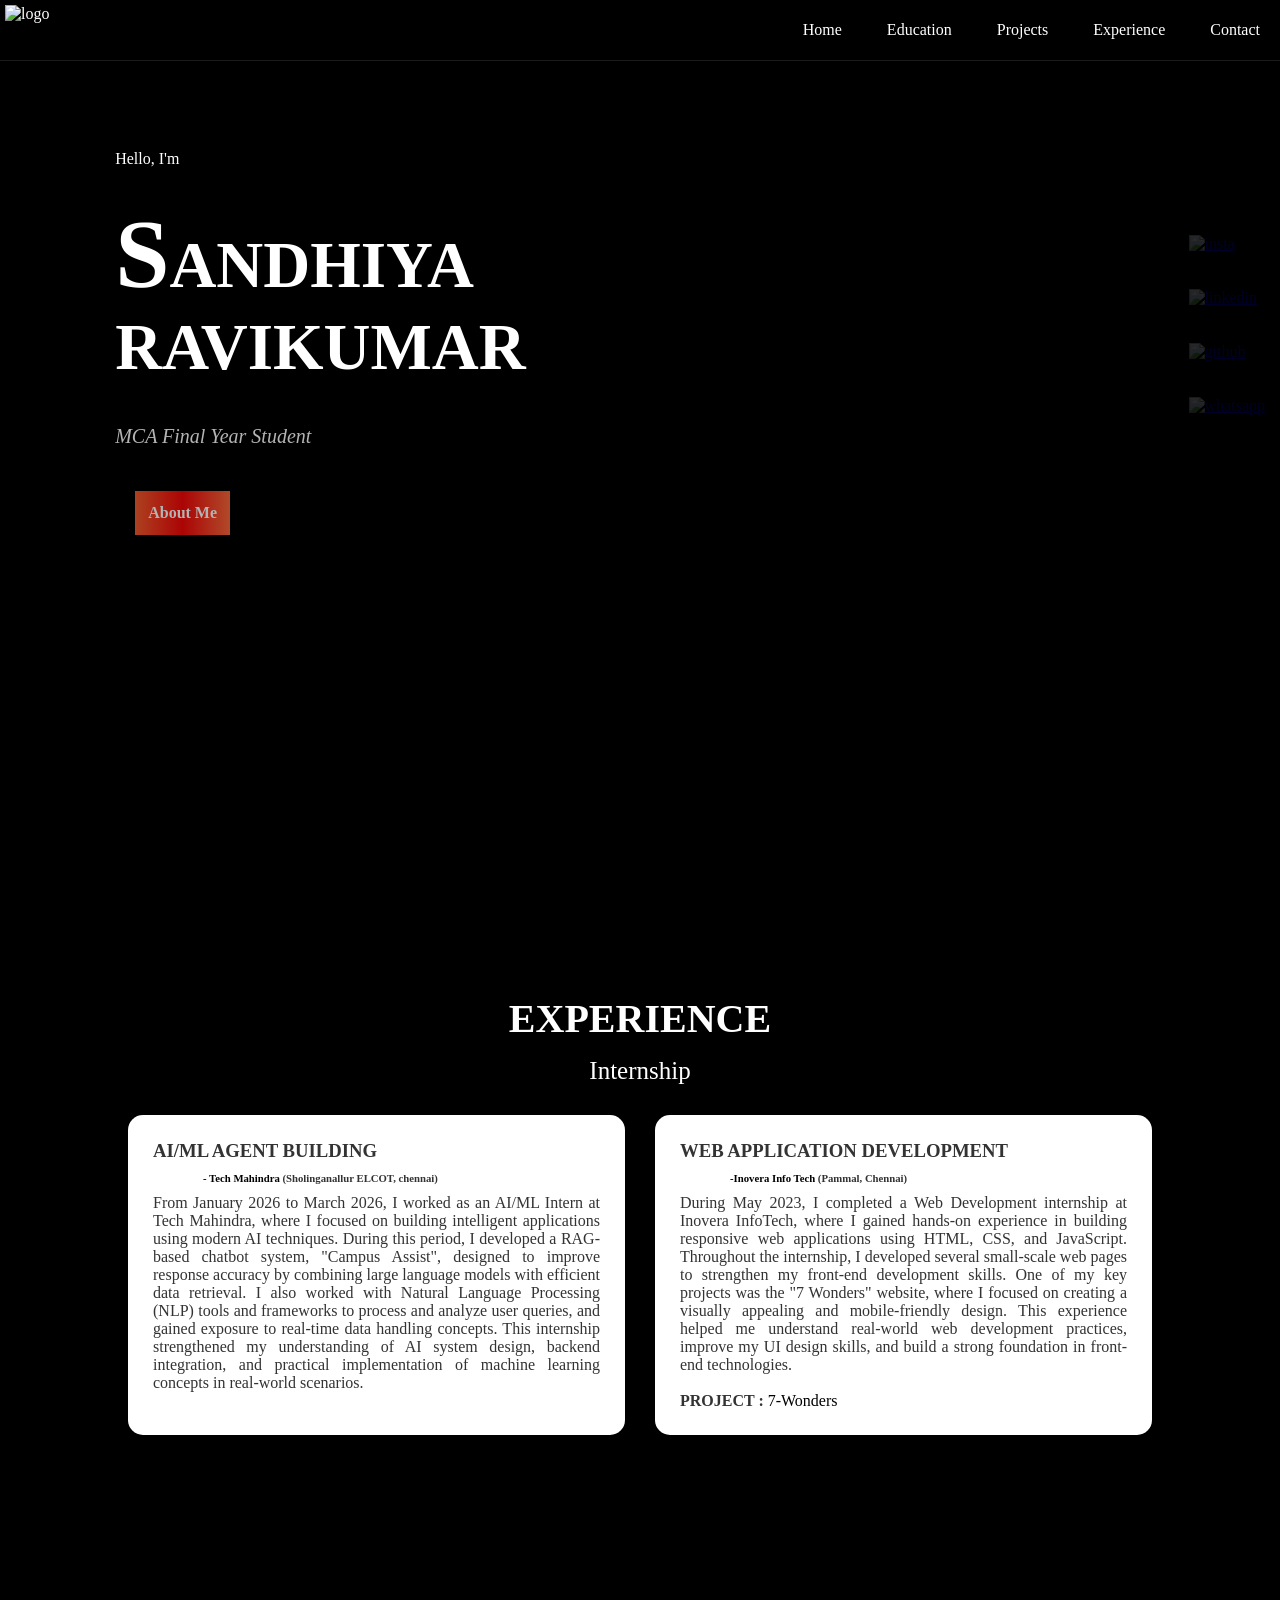
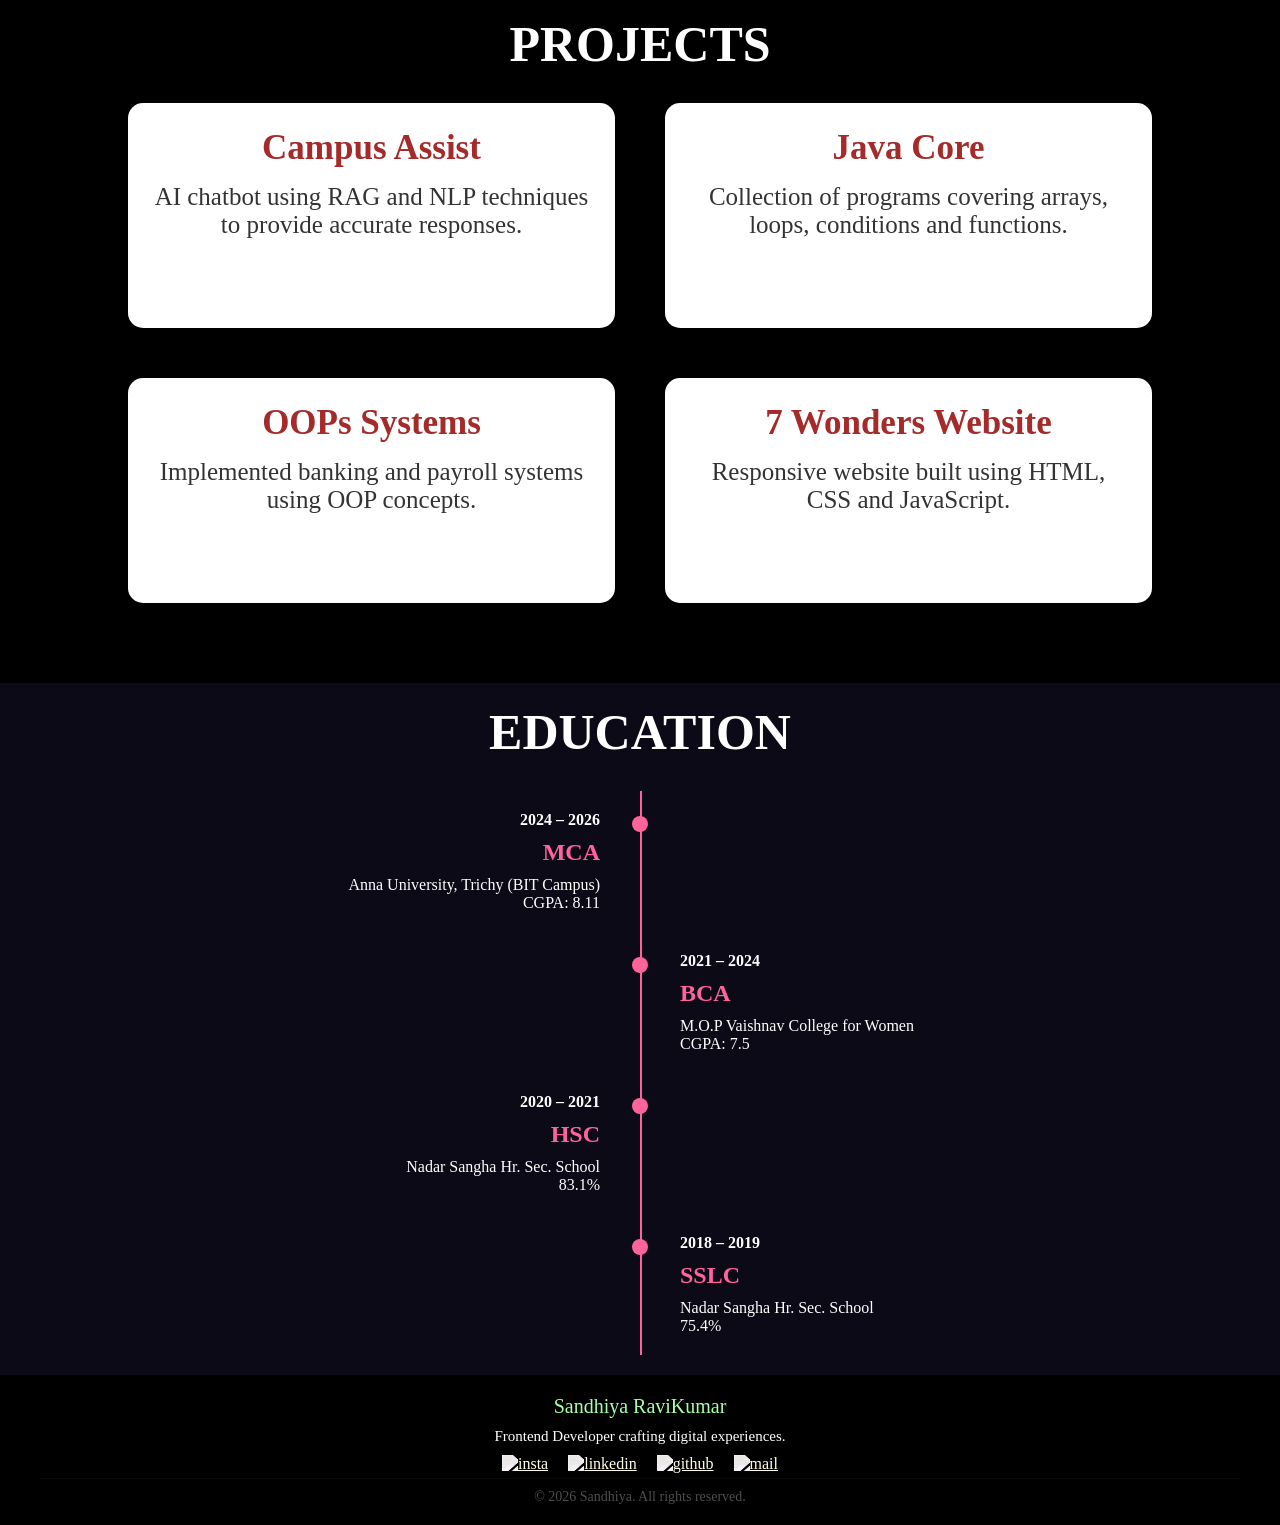
==== index.html @ 499386d5 "Rename home.html to index.html" ====
<!DOCTYPE html>
<html lang="en">

<head>
    <meta charset="UTF-8">
    <meta name="viewport" content="width=device-width, initial-scale=1.0">
    <title>Sandhiya | Portfolio</title>
    <link rel="stylesheet" href="style.css">
    <link rel="shortcut icon" href="images/LogoC.jpeg" type="image/x-icon">
</head>

<body>

    <section class="hero">
        <header>
            <img id="logo" src="images/Logo.jpeg" alt="logo" height="90px">
            <nav id="Navi">
                <ul class="nav-links">
                    <a href="#AboutH">Home</a>
                    <a href="#Education">Education</a>
                    <a href="#Projects">Projects</a>
                    <a href="#Experiance">Experience</a>
                    <a href="#footer">Contact</a>
                </ul>
            </nav>
        </header>
        <div id="AboutH">
            <p class="greeting">Hello, I'm</p>
            <h1 id="NameH">SANDHIYA RAVIKUMAR</h1>
            <p id="DisH">MCA Final Year Student <br> <br>
                <button id="AboutMe"> <a href="#" onclick="openAbout()">About Me</a></button>
        </div>
        <div id="aboutPopup" class="popup">
            <div class="popup-content">
                <span class="close" onclick="closeAbout()">&times;</span>
                <h2>About Me <a id="resume" href="resume.pdf" class="btn btn-primary" download>
                        Download CV
                    </a> </h2>

                <p>
                    I'm Sandhiya Ravikumar Currently pursuing my Master of Computer Applications (MCA) in Anna
                    University Trichy, I have developed a solid foundation in
                    programming, data structures, and modern web technologies. During my internship, I worked on
                    building AI-powered chatbot systems that improved response accuracy
                    and handled real-time data efficiently.Apart from AI/ML, I enjoy working on Java development and
                    creating responsive web applications with
                    clean and user-friendly interfaces.I continuously explore new technologies and focus on writing
                    efficient, maintainable code.
                </p>
                <p>
                    I am currently seeking opportunities where I can contribute my skills, learn from real-world
                    projects,
                    and grow as a software developer.

                </p>
                <img id="skillL" src="images/SkillL.png" alt="skills" height="380px">

            </div>
        </div>
        <div id="contact">
            <a id="insta" href="https://instagram.com/_philo_._phile_" target="_blank"><img src="images/InsL.png"
                    alt="insta" height="37px"></a><br><br><br>
            <a id="linkedin" href="https://linkedin.com/in/sandhiya-kr" target="_blank"><img src="images/LinkL.jpeg"
                    alt="linkedin" height="39px"></a><br><br><br>
            <a id="github" href="https://github.com/sandhiya334" target="_blank"><img src="images/GitL.jpeg"
                    alt="github" height="40px"></a><br><br><br>
            <a id="mailto" href="mailto:sandhiyakr334@gmail.com"><img src="images/mail.jpeg" alt="whatsapp"
                    height="33px"></a>
        </div>



    </section>
    <section id="Experiance">
        <h2 style="font-size: 40px;padding-top: 15px;text-align: center;">EXPERIENCE</h2>
        <p style="font-size: 25px;margin-top: 15px; text-align: center;">Internship</p>
        <div class="intern-container">
            <div class="intern" id="techm">
                <h3 style="padding-bottom: 10px;">AI/ML AGENT BUILDING</h5>
                    <h6> <a style="text-decoration: none;color: black; padding-left: 50px;"
                            href="https://www.techmahindra.com/" target="_blank">- Tech Mahindra</a> (Sholinganallur
                        ELCOT, chennai)</h6>
                    <p style="text-align: justify; padding-top: 10px;">
                        From January 2026 to March 2026, I worked as an AI/ML Intern at Tech Mahindra,
                        where I focused on building intelligent applications using modern AI techniques.
                        During this period, I developed a RAG-based chatbot system, "Campus Assist",
                        designed to improve response accuracy by combining large language models with efficient data
                        retrieval.
                        I also worked with Natural Language Processing (NLP) tools and frameworks to process and analyze
                        user
                        queries,
                        and gained exposure to real-time data handling concepts.
                        This internship strengthened my understanding of AI system design, backend integration, and
                        practical
                        implementation of machine learning concepts in real-world scenarios.
                    </p>
            </div>
            <div class="intern" id="ino">
                <h3 style="padding-bottom: 10px;">WEB APPLICATION DEVELOPMENT</h5>
                    <h6><a style="text-decoration: none;color: black; padding-left: 50px;"
                            href="https://www.inoverainfotech.com/" target="_blank">-Inovera Info Tech</a> (Pammal,
                        Chennai)</h6>
                    <p style="text-align: justify; padding-top: 10px;">
                        During May 2023, I completed a Web Development internship at Inovera InfoTech,
                        where I gained hands-on experience in building responsive web applications using HTML, CSS, and
                        JavaScript.
                        Throughout the internship, I developed several small-scale web pages to strengthen my front-end
                        development skills.
                        One of my key projects was the "7 Wonders" website, where I focused on creating a visually
                        appealing
                        and
                        mobile-friendly design.
                        This experience helped me understand real-world web development practices, improve my UI design
                        skills,
                        and build a strong foundation in front-end technologies.
                    </p><br>
                    <p> <b> PROJECT : </b><a style="text-decoration: none;color: black;"
                            href="https://sandhiya334.github.io/7-Wonders/"> 7-Wonders</a> </p>
            </div>
        </div>

    </section>

    <section id="Projects">
        <h2 style="font-size: 50px;padding-top: 20px; text-align: center;">PROJECTS</h2>

        <div class="project-container">

            <!-- Campus Assist -->
            <a class="project" id="CA" href="CA.html">
                <h5>Campus Assist</h5>
                <p>AI chatbot using RAG and NLP techniques to provide accurate responses.</p>
            </a>
            </a>

            <!-- Java Core -->
            <a class="project" id="CORE" href="java-core.html">
                <h5>Java Core </h5>
                <p>Collection of programs covering arrays, loops, conditions and functions.</p>
            </a>

            <!-- OOP -->
            <a class="project" id="OOP" href="Oops.html">
                <h5>OOPs Systems</h5>
                <p>Implemented banking and payroll systems using OOP concepts.</p>
            </a>

            <!-- 7 Wonders -->
            <a class="project" id="WON" href="Wonder.html">
                <h5>7 Wonders Website</h5>
                <p>Responsive website built using HTML, CSS and JavaScript.</p>
            </a>

        </div>

    </section>
    <section id="Education">
        <h2 style="font-size: 50px;padding-bottom: 30px; text-align: center;">EDUCATION</h2>

        <div class="timeline">

            <div class="edu-item left">
                <h4>2024 – 2026</h4>
                <h5>MCA</h5>
                <p>Anna University, Trichy (BIT Campus)</p>
                <span>CGPA: 8.11</span>
            </div>

            <div class="edu-item right">
                <h4>2021 – 2024</h4>
                <h5>BCA</h5>
                <p>M.O.P Vaishnav College for Women</p>
                <span>CGPA: 7.5</span>
            </div>

            <div class="edu-item left">
                <h4>2020 – 2021</h4>
                <h5>HSC</h5>
                <p>Nadar Sangha Hr. Sec. School</p>
                <span>83.1%</span>
            </div>

            <div class="edu-item right">
                <h4>2018 – 2019</h4>
                <h5>SSLC</h5>
                <p>Nadar Sangha Hr. Sec. School</p>
                <span>75.4%</span>
            </div>

        </div>

 </section>
        <!-- Footer -->
        <footer class="footer" id="footer">
            <div class="container">
                <div class="footer-content">
                    <div class="footer-logo">
                        <a style="text-decoration: none; color: rgb(167, 255, 167); font-size: 20px;"
                            href="#AboutH">Sandhiya RaviKumar</a>
                        <p style="font-size: 15px; margin-top: 10px; margin-bottom: 10px;">Frontend Developer crafting
                            digital experiences.</p>

                        <div style="margin-bottom: 5px;" class="social-links">
                            <a href="https://instagram.com/_philo_._phile_" target="_blank"><img src="images/InsL.png"
                                    alt="insta"></a>
                            <a href="https://linkedin.com/in/sandhiya-kr" target="_blank"><img src="images/LinkL.jpeg"
                                    alt="linkedin"></a>
                            <a href="https://github.com/sandhiya334" target="_blank"><img src="images/GitL.jpeg"
                                    alt="github"></a>
                            <a href="mailto:sandhiyakr334@gmail.com"><img src="images/mail.jpeg" alt="mail"></a>
                        </div>
                    </div>
                </div>
                <div class="footer-bottom">
                    <p>&copy; 2026 Sandhiya. All rights reserved.</p>
                </div>
            </div>
        </footer>
   
    <script>
        function openAbout() {
            document.getElementById("aboutPopup").style.display = "block";
        }

        function closeAbout() {
            document.getElementById("aboutPopup").style.display = "none";
        }
    </script>
</body>

</html>
---- style.css ----
* {
    box-sizing: border-box;
    margin: 0;
    padding: 0;
}

html {
    scroll-behavior: smooth;
    overflow-x: hidden;
    /* Side scroll-ah thadukka */
}

body {
    background-color: #000;
    /* Main black background */
    color: #fff;
}

/* --- 2. Sticky Header Fix --- */
header {
    position: fixed;
    top: 0;
    left: 0;
    width: 100%;
    background-color: rgba(0, 0, 0, 0.9);
    /* Translucent black */
    backdrop-filter: blur(10px);
    display: flex;
    justify-content: space-between;
    align-items: center;
    padding: 5px;
    z-index: 1000;
    border-bottom: 1px solid rgba(255, 255, 255, 0.1);
}

#logo {
    height: 50px;
    transition: 0.3s;
}

.nav-links {
    display: flex;
    list-style: none;
    gap: 15px;
}

.nav-links a {
    color: #fff;
    text-decoration: none;
    font-size: 16px;
    padding: 8px 15px;
    transition: 0.3s;
}

.nav-links a:hover {
    background: rgba(255, 255, 255, 0.1);
    border-radius: 10px;
    color: #ff639c;
}

.hero {
    height: 100vh;
    background: url("images/homeBG.jpeg") no-repeat center center/cover;
    color: white;
    margin: 0px;
}


body::selection {
    color: rgb(6, 11, 79);
    background-color: rgb(158, 132, 238);
}

body {
    background-color: rgb(0, 0, 0);

}

.greeting {
    margin-top: 50px;
    color: white;
}

#AboutH h1 {
    margin-top: 10px;
}

#AboutH p {
    margin-bottom: 30px;
}

#AboutH {
    float: left;
    margin-left: 9%;
    margin-right: 50%;
    margin-top: 100px;
}

#NameH {
    font-size: 65px;
}

#NameH::first-letter {
    font-size: 1.5em;
}

#DisH {
    font-style: italic;
    font-size: 20px;
    margin-top: 40px;
    opacity: 70%;
}

#AboutMe {
    background: linear-gradient(to right, rgb(246, 93, 46), rgb(244, 7, 7), rgb(252, 105, 60));
    border: none;
    padding: 13px;
    font-family: cursive;
    font-size: 16px;
    font-weight: bold;
    cursor: pointer;
    transition: 2.5s;
    margin: 20px;
}

#AboutMe a {
    text-decoration: none;
    color: white;
}

#AboutMe:hover {
    background: linear-gradient(to right, rgb(100, 133, 240), rgb(7, 27, 244), rgb(60, 105, 252));

}

#contact {
    float: right;
    margin-top: -350px;
    opacity: 40%;
    transition: 1.5s;
    cursor: pointer;
    margin-right: 15px;
}

#insta,
#linkedin,
#github,
#mailto {
    opacity: 40%;
}

#insta:hover,
#linkedin:hover,
#github:hover,
#mailto:hover {
    opacity: 1010%;
}

/* POPUP BACKGROUND */
.popup {
    display: none;
    position: fixed;
    width: 100%;
    height: 100%;
    background: rgba(0, 0, 0, 0.8);
    top: 0;
    left: 0;
}

/* POPUP BOX */
.popup-content {
    background: rgba(255, 255, 255, 0.8);
    width: 65%;
    height: 70%;
    padding: 40px;
    padding-top: 20px;
    margin: 8% auto;
    position: relative;
    color: black;
    font-family: cursive;
    border-radius: 1.5em;
}

.popup-content p {
    float: left;
    margin-right: 40%;
    padding-top: 20px;
    text-align: justify;
}

/* CLOSE BUTTON */
.close {
    position: absolute;
    right: 20px;
    top: 10px;
    font-size: 35px;
    cursor: pointer;
    font-family: fantasy;
}

.close:hover {
    color: rgb(197, 4, 4);
    font-size: 33px;
}

#resume {
    margin-left: 50px;
    padding: 8px;
    text-decoration: none;
    color: rgb(178, 230, 206);
    background-color: rgba(46, 36, 82);
    border-radius: 15px;
}

#skillL {
    float: right;
    margin-top: -380px;
    margin-right: -15px;
}

#Experiance,
#Projects {
    padding: 80px 10%;
    background-color: #000;
}

.intern-container {
    display: grid;
    grid-template-columns: repeat(auto-fit, minmax(300px, 1fr));
    gap: 30px;
    margin-top: 30px;
}

.project-container {
    text-align: center;
    font-size: 25px;
    display: grid;
    grid-template-columns: repeat(auto-fit, minmax(400px, 1fr));
    gap: 50px;
    height: 500px;
    margin-top: 30px;
}

.project-container h5 {
    font-size: 35px;
    color: brown;
    padding-bottom: 15px;
}

.intern,
.project {
    background: #fff;
    color: #333;
    padding: 25px;
    border-radius: 15px;
    transition: 0.4s;
}

.intern:hover {
    transform: translateY(-10px);
    background: #c7f7de;
}

/* Project Hover Backgrounds */
.project {
    position: relative;
    overflow: hidden;
    text-decoration: none;
}

.project:hover h5,
.project:hover p {
    opacity: 0;
}

/* overlay color */
#CORE:hover {
    background-image: url(images/javaBG.jpg);
    background-size: cover;        /* 🔥 important */
    background-position: center;   /* 🔥 important */
    background-repeat: no-repeat;
    transition: 1.5s;
}

#WON:hover{
    background: url(images/WonderBG.jpg);
    background-size: cover;        /* 🔥 important */
    background-position: center;   /* 🔥 important */
    background-repeat: no-repeat;
    transition: 2.5s;
}
#OOP:hover{
    background: url(images/oopsBG.jpeg);
    background-size: cover;        /* 🔥 important */
    background-position: center;   /* 🔥 important */
    background-repeat: no-repeat;
    transition: 1.5s;

}
#OOP::after{
    color: black;
    left:60px;
}
#WON::after{
    color: black;
}
#CA:hover{
    background: url(images/botBG.jpg);
    background-size: cover;        /* 🔥 important */
    background-position: center;   /* 🔥 important */
    background-repeat: no-repeat;
    transition: 2.5s;
}

#CORE::after{
    color: white;
}


/* number */
.project::after {
    position: absolute;
    font-size: 100px;
    font-weight: bold;
    top: 50%;
    color: white;
    transform: translateY(-50%);
    display: none;
}
/* numbers */
.project:nth-child(1)::after { content: "01"; }
.project:nth-child(2)::after { content: "02"; }
.project:nth-child(3)::after { content: "03"; }
.project:nth-child(4)::after { content: "04"; }

/* alternate positions */
.project:nth-child(odd)::after {
    left: 60px;
    color: black;
}

.project:nth-child(even)::after {
    left: 20px;
    color: #000;
    
}

/* show on hover */
.project:hover::after {
    display: block;
}

/* --- 5. Education (Fixing the Visibility) --- */
#Education {
    padding: 20px 10%;
    background-color: #1f1a3766;
    /* Dark gray to make text readable */
    color: #fff;
}

.timeline {
    position: relative;
    max-width: 800px;
    margin: auto;
}

.timeline::before {
    content: "";
    position: absolute;
    left: 50%;
    width: 2px;
    height: 100%;
    background: #ff639c;
}

.edu-item {
    width: 50%;
    padding: 20px 40px;
    position: relative;
}

.edu-item.left {
    text-align: right;
    left: 0;
}

.edu-item.right {
    text-align: left;
    left: 50%;
}

.edu-item h5 {
    color: #ff639c;
    font-size: 24px;
    margin: 10px 0;
}

.edu-item::before {
    content: "";
    position: absolute;
    top: 25px;
    width: 16px;
    height: 16px;
    background: #ff639c;
    border-radius: 50%;
    z-index: 1;
}

.edu-item.left::before {
    right: -8px;
}

.edu-item.right::before {
    left: -8px;
}

/* --- 6. Full Width Footer Fix --- */
.footer {
    background-color: #000000;
    /* Dark greenish-black */
    color: #fff;
    width: 100vw;
    margin-left: calc(-50vw + 50%);
    /* Centers full width element */
    padding: 20px ;
    text-align: center;
    
}
#footH{
    text-decoration: none;

}
.footer .container {
    max-width: 1200px;
    margin: 0 auto;
}

.social-links {
    display: flex;
    gap: 20px;
    justify-content: center;
    margin-bottom: 30px;
}

.social-links a img {
    height: 35px;
    filter: brightness(.1) invert(1);
    /* Makes icons white */
    transition: 0.3s;
}

.social-links a:hover img {
    transform: scale(1.2);
    filter: none;
}

.footer-bottom {
    border-top: 1px solid rgba(255, 255, 255, 0.1);
    padding-top: 10px;
    margin-bottom: 0px;
    font-size: 14px;
    opacity: 0.3;
}

/* --- Mobile Responsive --- */
@media (max-width: 768px) {
    #NameH {
        font-size: 40px;
    }

    .timeline::before {
        left: 20px;
    }

    .edu-item {
        width: 100%;
        left: 0 !important;
        text-align: left !important;
        padding-left: 45px;
    }

    .edu-item::before {
        left: 12px !important;
    }

    header {
        flex-direction: column;
        padding: 15px;
    }

    .nav-links {
        margin-top: 10px;
    }
}
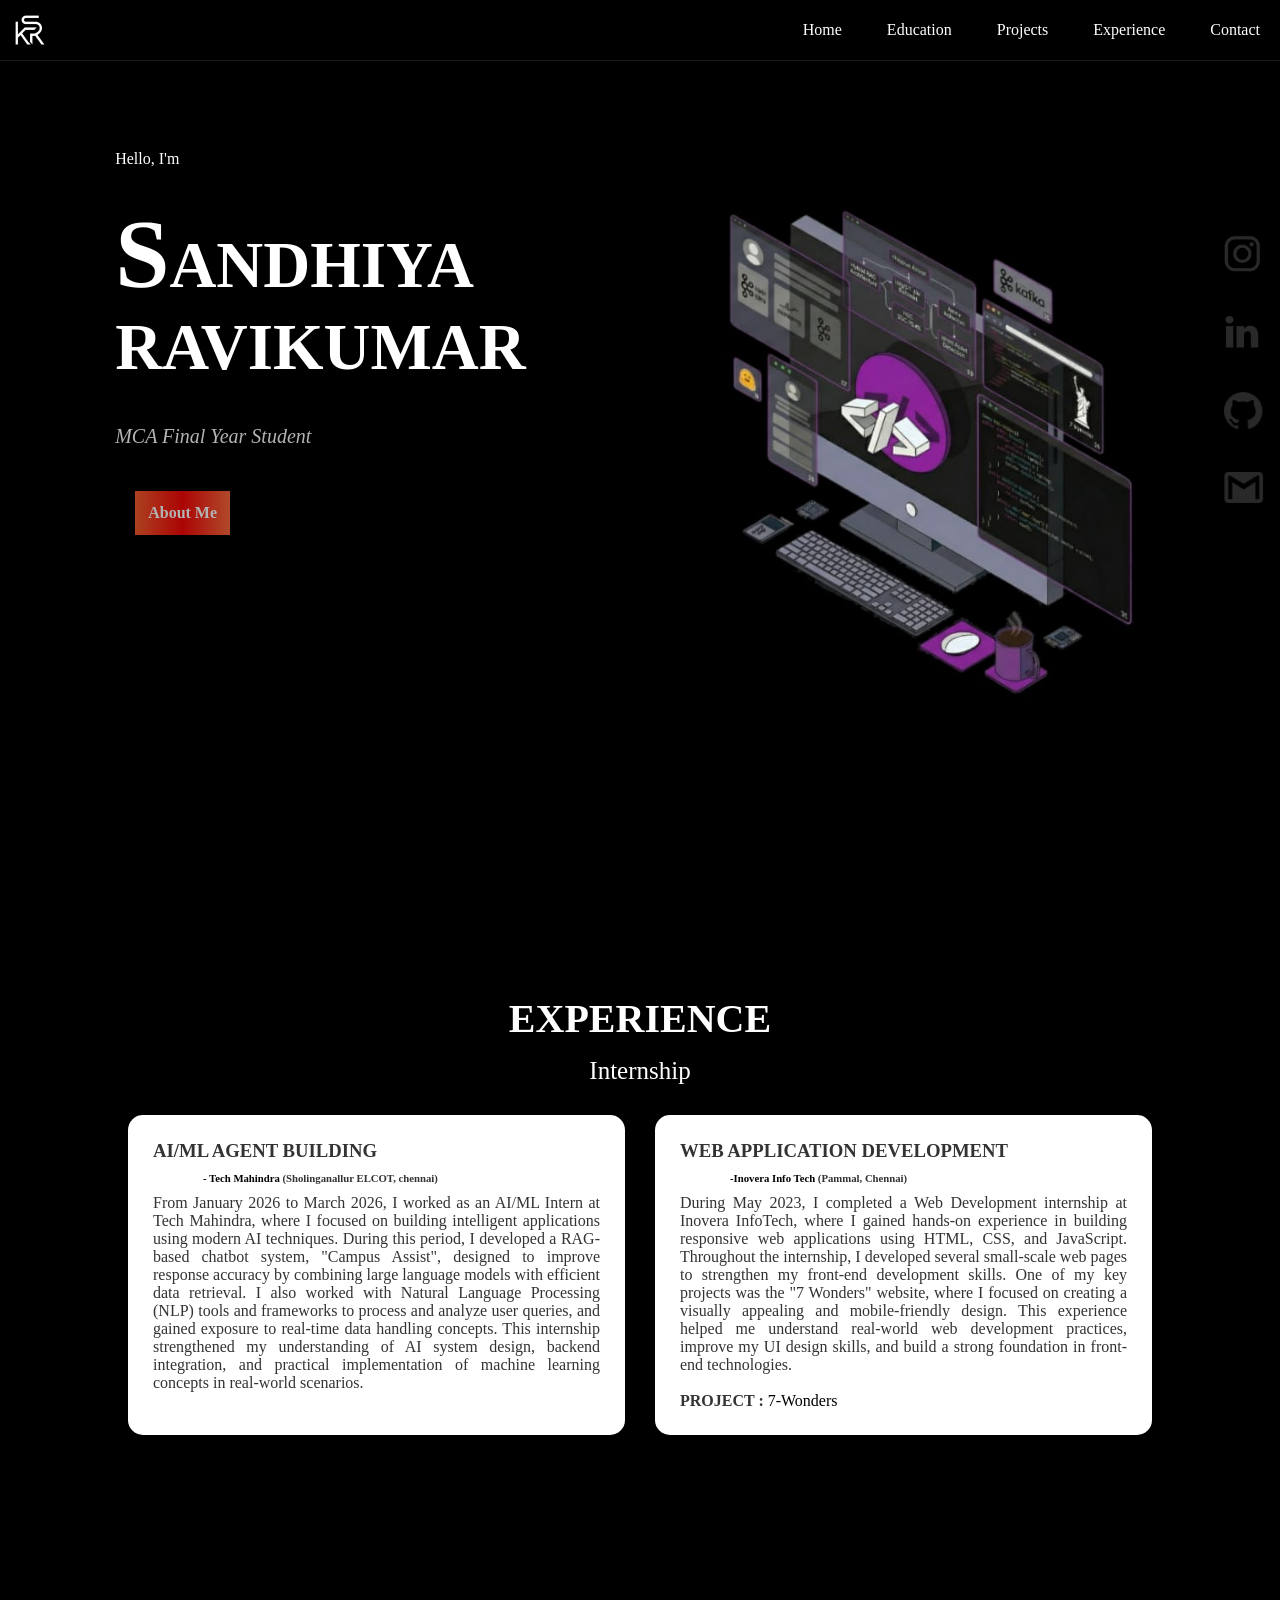
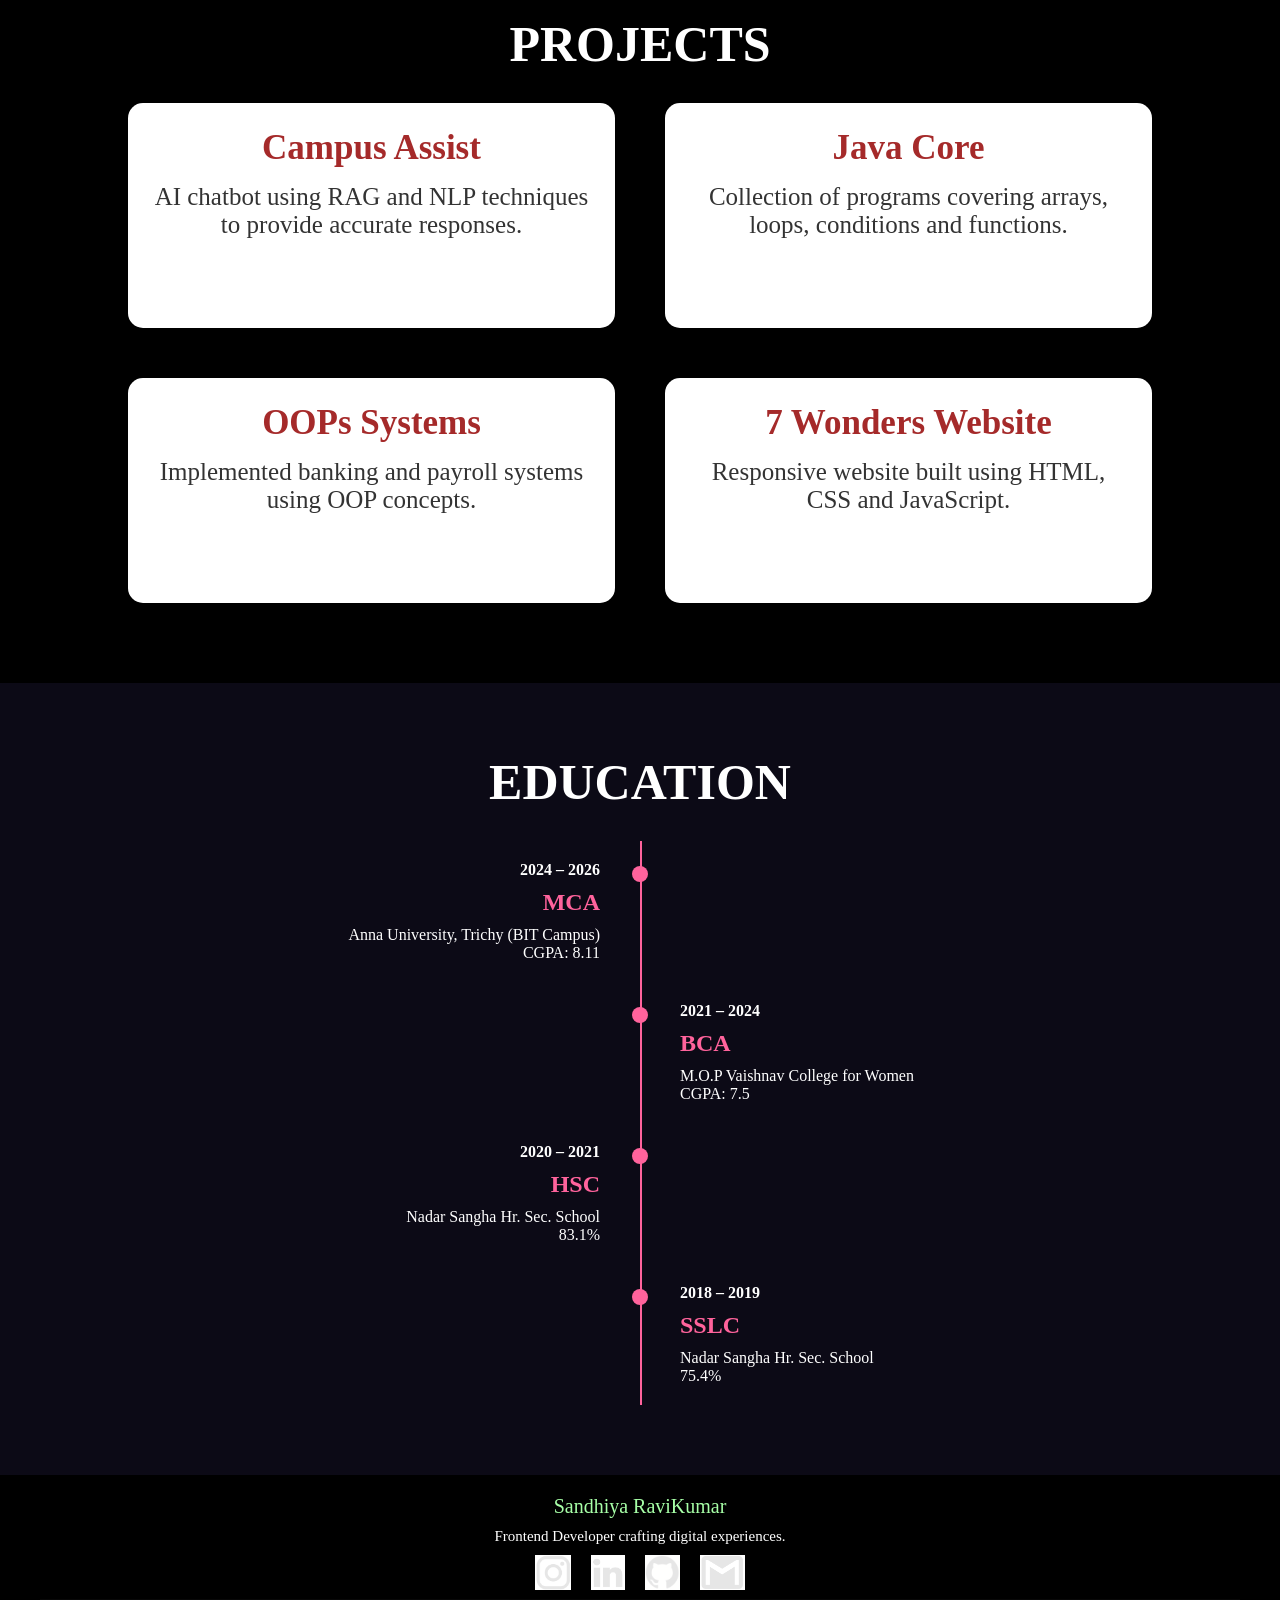
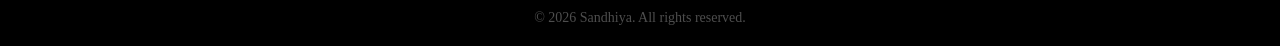
==== commit c5791af3: "index.html" ====
--- a/index.html
+++ b/index.html
@@ -6,7 +6,7 @@
     <meta name="viewport" content="width=device-width, initial-scale=1.0">
     <title>Sandhiya | Portfolio</title>
     <link rel="stylesheet" href="style.css">
-    <link rel="shortcut icon" href="images/LogoC.jpeg" type="image/x-icon">
+    <link rel="shortcut icon" href="images/LogoC.jpeg" type="image/jpeg">
 </head>
 
 <body>
--- a/style.css
+++ b/style.css
@@ -352,7 +352,7 @@
 
 /* --- 5. Education (Fixing the Visibility) --- */
 #Education {
-    padding: 20px 10%;
+    padding:70px ;
     background-color: #1f1a3766;
     /* Dark gray to make text readable */
     color: #fff;
@@ -491,4 +491,4 @@
     .nav-links {
         margin-top: 10px;
     }
-}+}
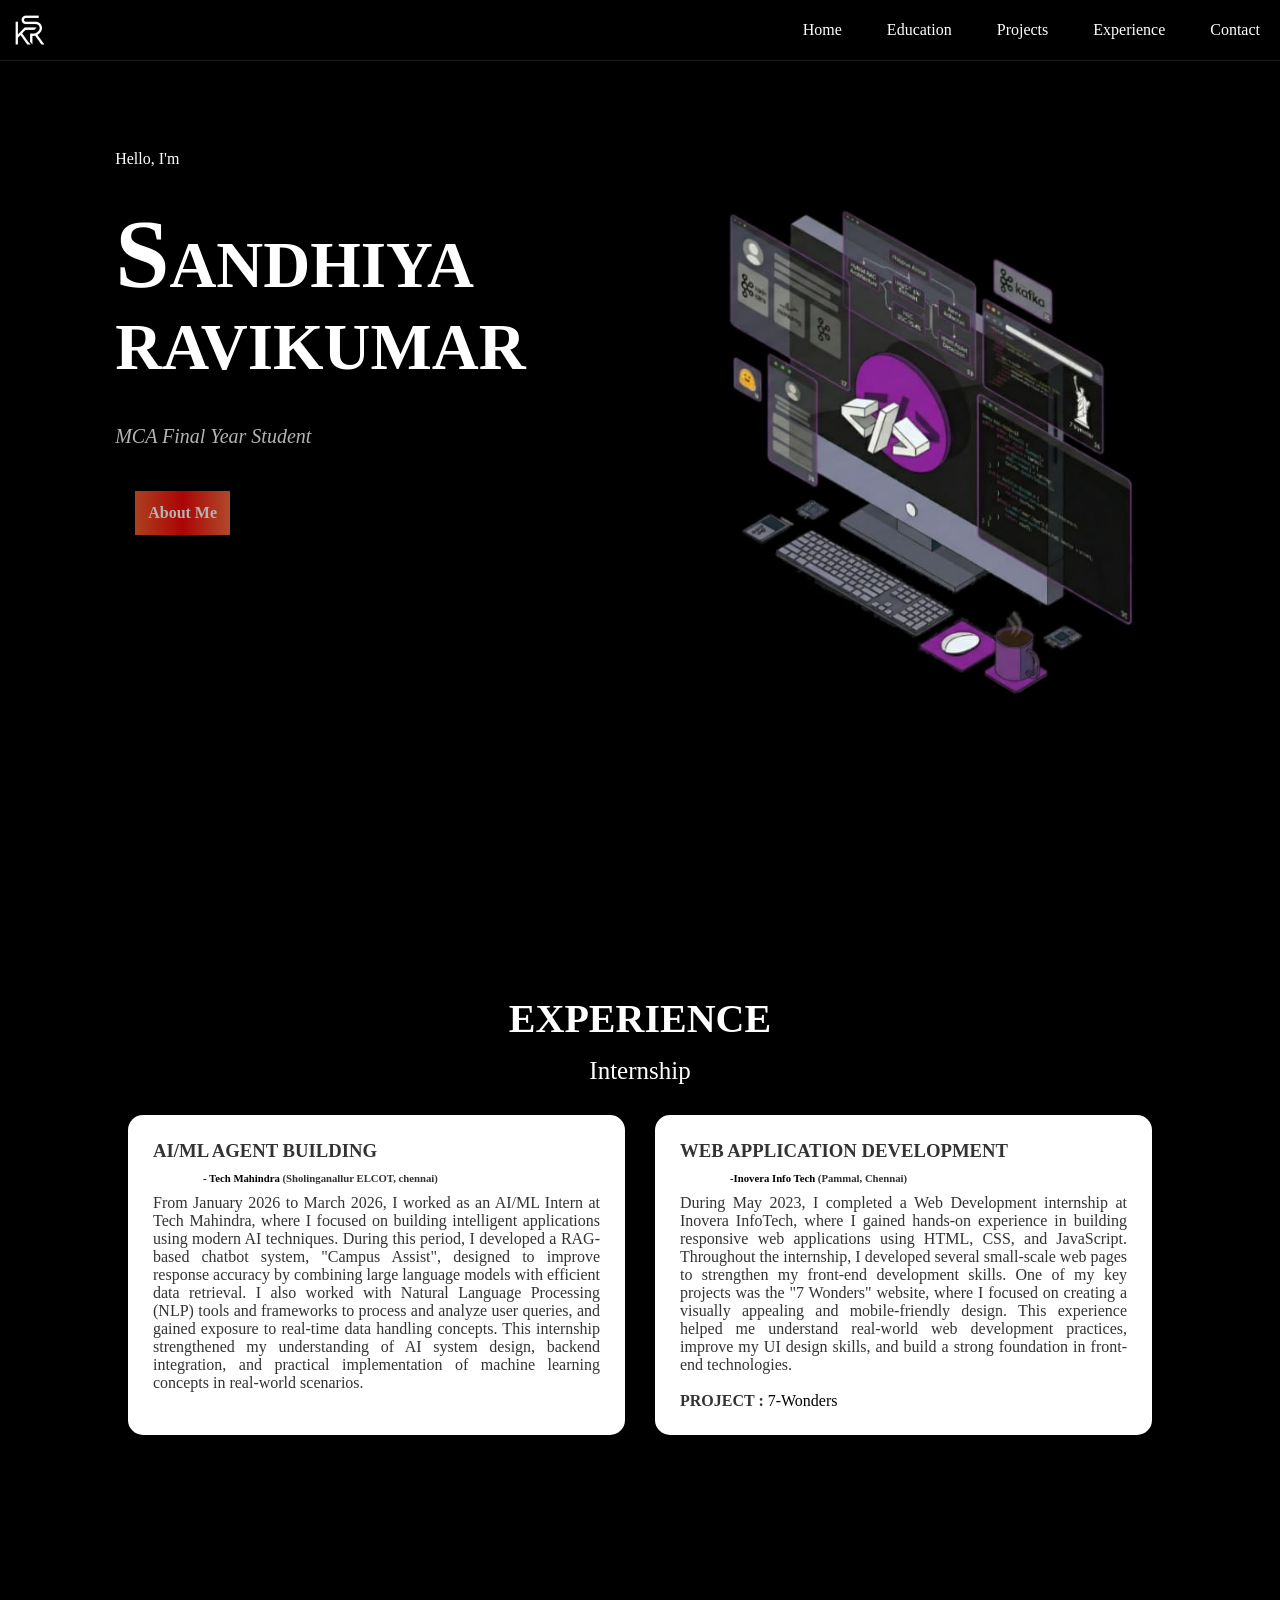
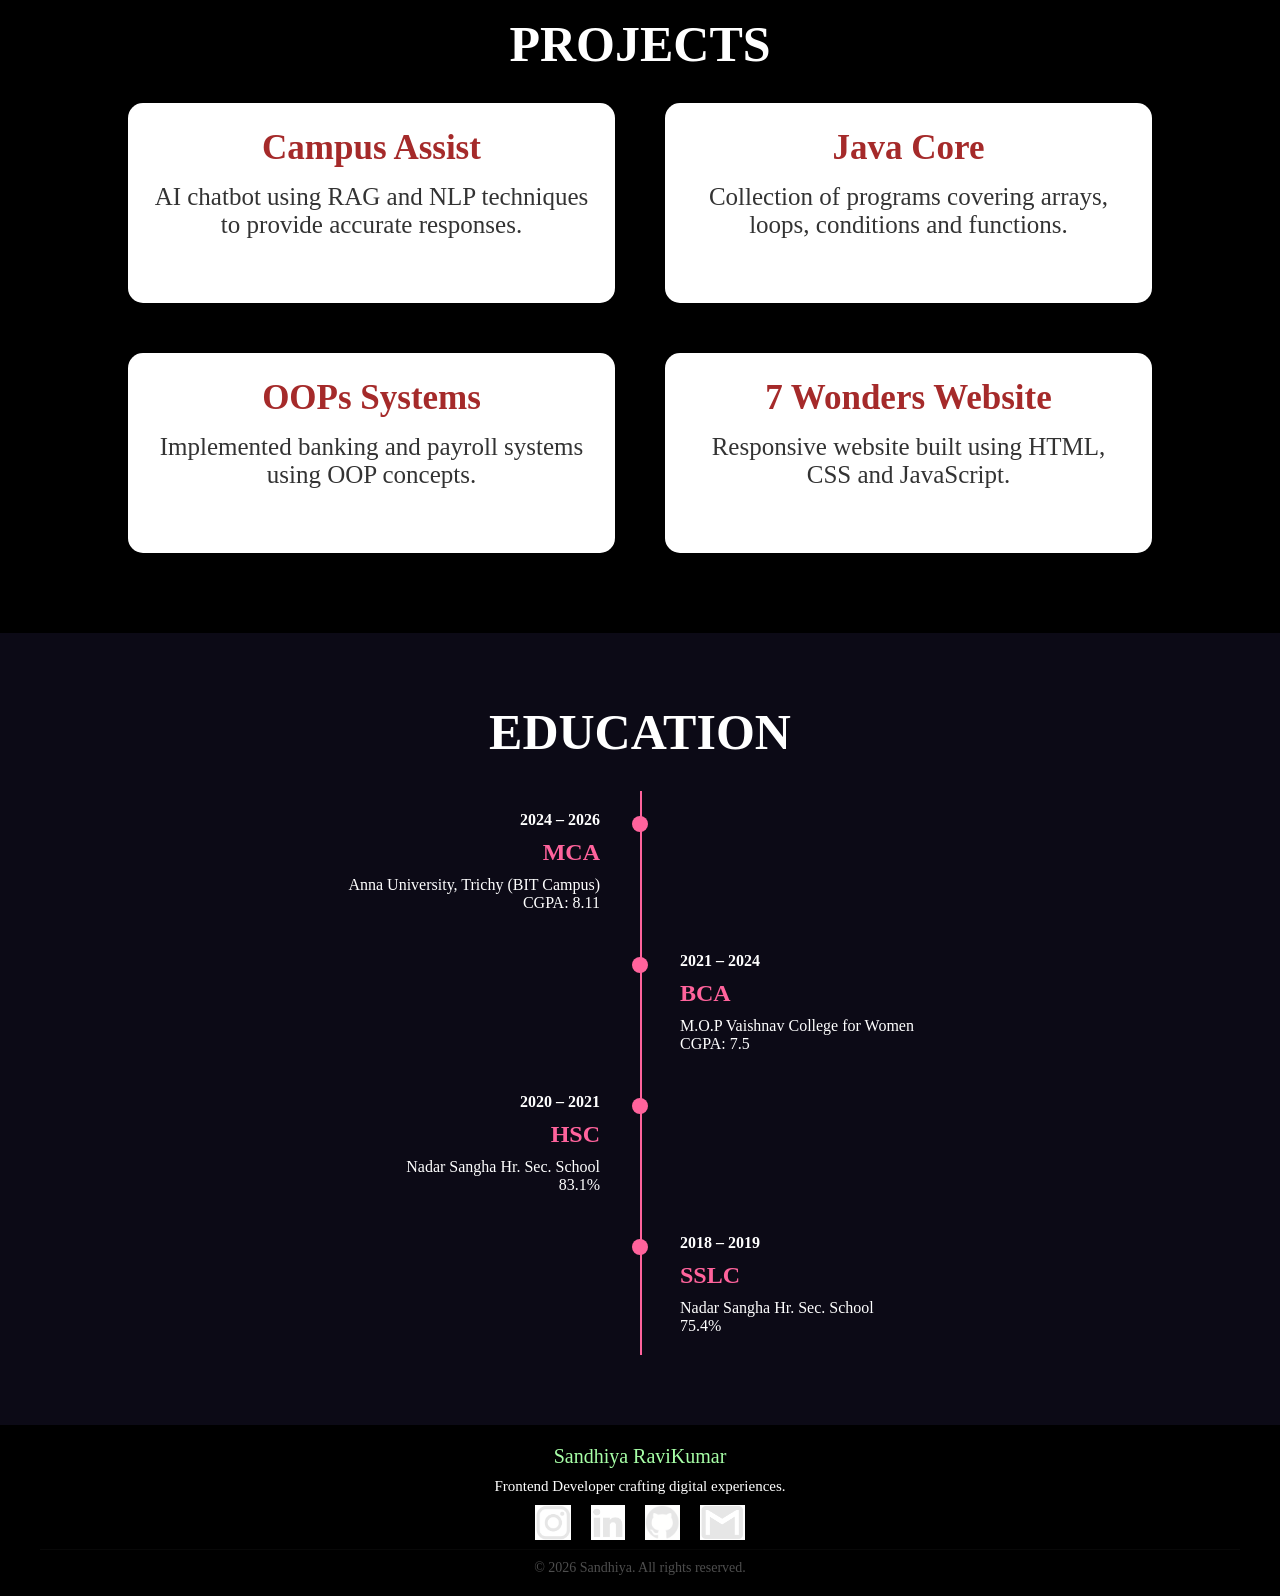
==== commit d090df00: "Update index.html" ====
--- a/index.html
+++ b/index.html
@@ -6,7 +6,7 @@
     <meta name="viewport" content="width=device-width, initial-scale=1.0">
     <title>Sandhiya | Portfolio</title>
     <link rel="stylesheet" href="style.css">
-    <link rel="shortcut icon" href="images/LogoC.jpeg" type="image/jpeg">
+    <link rel="shortcut icon" href="images/LogoC.jpeg" type="image/x-icon">
 </head>
 
 <body>
@@ -29,6 +29,7 @@
             <h1 id="NameH">SANDHIYA RAVIKUMAR</h1>
             <p id="DisH">MCA Final Year Student <br> <br>
                 <button id="AboutMe"> <a href="#" onclick="openAbout()">About Me</a></button>
+           
         </div>
         <div id="aboutPopup" class="popup">
             <div class="popup-content">
@@ -57,16 +58,7 @@
 
             </div>
         </div>
-        <div id="contact">
-            <a id="insta" href="https://instagram.com/_philo_._phile_" target="_blank"><img src="images/InsL.png"
-                    alt="insta" height="37px"></a><br><br><br>
-            <a id="linkedin" href="https://linkedin.com/in/sandhiya-kr" target="_blank"><img src="images/LinkL.jpeg"
-                    alt="linkedin" height="39px"></a><br><br><br>
-            <a id="github" href="https://github.com/sandhiya334" target="_blank"><img src="images/GitL.jpeg"
-                    alt="github" height="40px"></a><br><br><br>
-            <a id="mailto" href="mailto:sandhiyakr334@gmail.com"><img src="images/mail.jpeg" alt="whatsapp"
-                    height="33px"></a>
-        </div>
+
 
 
 
@@ -189,34 +181,34 @@
 
         </div>
 
- </section>
-        <!-- Footer -->
-        <footer class="footer" id="footer">
-            <div class="container">
-                <div class="footer-content">
-                    <div class="footer-logo">
-                        <a style="text-decoration: none; color: rgb(167, 255, 167); font-size: 20px;"
-                            href="#AboutH">Sandhiya RaviKumar</a>
-                        <p style="font-size: 15px; margin-top: 10px; margin-bottom: 10px;">Frontend Developer crafting
-                            digital experiences.</p>
-
-                        <div style="margin-bottom: 5px;" class="social-links">
-                            <a href="https://instagram.com/_philo_._phile_" target="_blank"><img src="images/InsL.png"
-                                    alt="insta"></a>
-                            <a href="https://linkedin.com/in/sandhiya-kr" target="_blank"><img src="images/LinkL.jpeg"
-                                    alt="linkedin"></a>
-                            <a href="https://github.com/sandhiya334" target="_blank"><img src="images/GitL.jpeg"
-                                    alt="github"></a>
-                            <a href="mailto:sandhiyakr334@gmail.com"><img src="images/mail.jpeg" alt="mail"></a>
-                        </div>
+    </section>
+    <!-- Footer -->
+    <footer class="footer" id="footer">
+        <div class="container">
+            <div class="footer-content">
+                <div class="footer-logo">
+                    <a style="text-decoration: none; color: rgb(167, 255, 167); font-size: 20px;"
+                        href="#AboutH">Sandhiya RaviKumar</a>
+                    <p style="font-size: 15px; margin-top: 10px; margin-bottom: 10px;">Frontend Developer crafting
+                        digital experiences.</p>
+
+                    <div style="margin-bottom: 5px;" class="social-links">
+                        <a href="https://instagram.com/_philo_._phile_" target="_blank"><img src="images/InsL.png"
+                                alt="insta"></a>
+                        <a href="https://linkedin.com/in/sandhiya-kr" target="_blank"><img src="images/LinkL.jpeg"
+                                alt="linkedin"></a>
+                        <a href="https://github.com/sandhiya334" target="_blank"><img src="images/GitL.jpeg"
+                                alt="github"></a>
+                        <a href="mailto:sandhiyakr334@gmail.com"><img src="images/mail.jpeg" alt="mail"></a>
                     </div>
                 </div>
-                <div class="footer-bottom">
-                    <p>&copy; 2026 Sandhiya. All rights reserved.</p>
-                </div>
-            </div>
-        </footer>
-   
+            </div>
+            <div class="footer-bottom">
+                <p>&copy; 2026 Sandhiya. All rights reserved.</p>
+            </div>
+        </div>
+    </footer>
+
     <script>
         function openAbout() {
             document.getElementById("aboutPopup").style.display = "block";
--- a/style.css
+++ b/style.css
@@ -7,12 +7,10 @@
 html {
     scroll-behavior: smooth;
     overflow-x: hidden;
-    /* Side scroll-ah thadukka */
 }
 
 body {
     background-color: #000;
-    /* Main black background */
     color: #fff;
 }
 
@@ -23,7 +21,6 @@
     left: 0;
     width: 100%;
     background-color: rgba(0, 0, 0, 0.9);
-    /* Translucent black */
     backdrop-filter: blur(10px);
     display: flex;
     justify-content: space-between;
@@ -58,6 +55,22 @@
     color: #ff639c;
 }
 
+/* Hamburger Menu (hidden by default) */
+.hamburger {
+    display: none;
+    flex-direction: column;
+    cursor: pointer;
+    gap: 5px;
+    padding: 10px;
+}
+
+.hamburger span {
+    width: 25px;
+    height: 3px;
+    background-color: #fff;
+    transition: 0.3s;
+}
+
 .hero {
     height: 100vh;
     background: url("images/homeBG.jpeg") no-repeat center center/cover;
@@ -65,7 +78,6 @@
     margin: 0px;
 }
 
-
 body::selection {
     color: rgb(6, 11, 79);
     background-color: rgb(158, 132, 238);
@@ -73,7 +85,6 @@
 
 body {
     background-color: rgb(0, 0, 0);
-
 }
 
 .greeting {
@@ -130,7 +141,6 @@
 
 #AboutMe:hover {
     background: linear-gradient(to right, rgb(100, 133, 240), rgb(7, 27, 244), rgb(60, 105, 252));
-
 }
 
 #contact {
@@ -153,7 +163,7 @@
 #linkedin:hover,
 #github:hover,
 #mailto:hover {
-    opacity: 1010%;
+    opacity: 100%;
 }
 
 /* POPUP BACKGROUND */
@@ -237,7 +247,7 @@
     display: grid;
     grid-template-columns: repeat(auto-fit, minmax(400px, 1fr));
     gap: 50px;
-    height: 500px;
+    height: auto;
     margin-top: 30px;
 }
 
@@ -266,6 +276,7 @@
     position: relative;
     overflow: hidden;
     text-decoration: none;
+    min-height: 200px;
 }
 
 .project:hover h5,
@@ -273,88 +284,90 @@
     opacity: 0;
 }
 
-/* overlay color */
 #CORE:hover {
     background-image: url(images/javaBG.jpg);
-    background-size: cover;        /* 🔥 important */
-    background-position: center;   /* 🔥 important */
+    background-size: cover;
+    background-position: center;
     background-repeat: no-repeat;
     transition: 1.5s;
 }
 
-#WON:hover{
+#WON:hover {
     background: url(images/WonderBG.jpg);
-    background-size: cover;        /* 🔥 important */
-    background-position: center;   /* 🔥 important */
+    background-size: cover;
+    background-position: center;
     background-repeat: no-repeat;
     transition: 2.5s;
 }
-#OOP:hover{
+
+#OOP:hover {
     background: url(images/oopsBG.jpeg);
-    background-size: cover;        /* 🔥 important */
-    background-position: center;   /* 🔥 important */
+    background-size: cover;
+    background-position: center;
     background-repeat: no-repeat;
     transition: 1.5s;
-
-}
-#OOP::after{
+}
+
+#OOP::after {
     color: black;
-    left:60px;
-}
-#WON::after{
+    left: 60px;
+}
+
+#WON::after {
     color: black;
-}
-#CA:hover{
+    left: 60px;
+}
+
+#CA:hover {
     background: url(images/botBG.jpg);
-    background-size: cover;        /* 🔥 important */
-    background-position: center;   /* 🔥 important */
+    background-size: cover;
+    background-position: center;
     background-repeat: no-repeat;
     transition: 2.5s;
 }
-
-#CORE::after{
+#CA::after{
+    
+    left: 60px;
+}
+#CORE::after {
     color: white;
-}
-
-
-/* number */
+    left: 60px;
+}
+
 .project::after {
     position: absolute;
     font-size: 100px;
     font-weight: bold;
     top: 50%;
+    left: 60px;
     color: white;
     transform: translateY(-50%);
     display: none;
 }
-/* numbers */
+
 .project:nth-child(1)::after { content: "01"; }
 .project:nth-child(2)::after { content: "02"; }
 .project:nth-child(3)::after { content: "03"; }
 .project:nth-child(4)::after { content: "04"; }
 
-/* alternate positions */
 .project:nth-child(odd)::after {
-    left: 60px;
+    
     color: black;
 }
 
 .project:nth-child(even)::after {
     left: 20px;
     color: #000;
-    
-}
-
-/* show on hover */
+}
+
 .project:hover::after {
     display: block;
 }
 
-/* --- 5. Education (Fixing the Visibility) --- */
+/* --- 5. Education --- */
 #Education {
-    padding:70px ;
+    padding: 70px;
     background-color: #1f1a3766;
-    /* Dark gray to make text readable */
     color: #fff;
 }
 
@@ -414,22 +427,20 @@
     left: -8px;
 }
 
-/* --- 6. Full Width Footer Fix --- */
+/* --- 6. Footer --- */
 .footer {
     background-color: #000000;
-    /* Dark greenish-black */
     color: #fff;
     width: 100vw;
     margin-left: calc(-50vw + 50%);
-    /* Centers full width element */
-    padding: 20px ;
+    padding: 20px;
     text-align: center;
-    
-}
-#footH{
+}
+
+#footH {
     text-decoration: none;
-
-}
+}
+
 .footer .container {
     max-width: 1200px;
     margin: 0 auto;
@@ -445,7 +456,6 @@
 .social-links a img {
     height: 35px;
     filter: brightness(.1) invert(1);
-    /* Makes icons white */
     transition: 0.3s;
 }
 
@@ -462,10 +472,164 @@
     opacity: 0.3;
 }
 
-/* --- Mobile Responsive --- */
+/* ============================================
+   MOBILE RESPONSIVE STYLES
+   ============================================ */
+
+/* Tablet View (768px and below) */
 @media (max-width: 768px) {
+    
+    /* Header & Navigation */
+    header {
+        flex-direction: column;
+        padding: 10px 15px;
+    }
+
+    .hamburger {
+        display: flex;
+        position: absolute;
+        right: 15px;
+        top: 15px;
+    }
+
+    .nav-links {
+        display: none;
+        flex-direction: column;
+        width: 100%;
+        text-align: center;
+        margin-top: 10px;
+        gap: 0;
+    }
+
+    .nav-links.active {
+        display: flex;
+    }
+
+    .nav-links a {
+        padding: 12px;
+        border-bottom: 1px solid rgba(255, 255, 255, 0.1);
+    }
+
+    #logo {
+        height: 40px;
+    }
+
+    /* Hero Section */
+    .hero {
+        height: auto;
+        min-height: 100vh;
+        background: none;
+        background-color: #000;
+        padding: 100px 20px 60px;
+        display: flex;
+        flex-direction: column;
+        align-items: center;
+        justify-content: center;
+    }
+
+    #AboutH {
+       float: none;
+        margin: 0 auto;
+        margin-left: 0;
+        margin-right: 0;
+        text-align: center;
+        max-width: 90%;
+    }
+
     #NameH {
-        font-size: 40px;
+        font-size: 42px;
+        line-height: 1.2;
+        margin-bottom: 10px;
+    }
+
+    #DisH {
+        font-size: 16px;
+        margin-top: 15px;
+        margin-bottom: 25px;
+    }
+
+    #AboutMe {
+        margin: 15px auto;
+        display: inline-block;
+        padding: 12px 25px;
+    }
+
+    /* Contact Icons */
+    #contact {
+        float: none;
+        margin: 40px auto 20px;
+        display: flex;
+        flex-direction: row;
+        align-items: center;
+        gap: 20px;
+        opacity: 70%;
+        position: static;
+    }
+
+   
+
+    /* Popup */
+    .popup-content {
+        width: 90%;
+        height: auto;
+        max-height: 80vh;
+        padding: 20px;
+        margin: 15% auto;
+        overflow-y: auto;
+    }
+
+    .popup-content p {
+        float: none;
+        margin-right: 0;
+    }
+
+    #skillL {
+        float: none;
+        margin: 20px auto;
+        display: block;
+        max-width: 100%;
+    }
+
+    #resume {
+        margin-left: 0;
+        display: inline-block;
+        margin-top: 15px;
+    }
+
+    /* Experience & Projects */
+    #Experiance,
+    #Projects {
+        padding: 50px 5%;
+    }
+
+    .intern-container {
+        grid-template-columns: 1fr;
+        gap: 20px;
+    }
+
+    .project-container {
+        grid-template-columns: 1fr;
+        gap: 30px;
+        font-size: 18px;
+    }
+
+    .project-container h5 {
+        font-size: 24px;
+    }
+
+    .project::after {
+        font-size: 60px;
+    }
+
+    .project:nth-child(odd)::after,
+    .project:nth-child(even)::after {
+        left: 50%;
+        transform: translate(-50%, -50%);
+    }
+
+    /* Education Timeline */
+    #Education {
+        padding: 50px 20px;
     }
 
     .timeline::before {
@@ -476,19 +640,162 @@
         width: 100%;
         left: 0 !important;
         text-align: left !important;
-        padding-left: 45px;
+        padding-left: 50px;
+        padding-right: 15px;
     }
 
     .edu-item::before {
         left: 12px !important;
-    }
-
+        right: auto !important;
+    }
+
+    .edu-item h5 {
+        font-size: 20px;
+    }
+
+    /* Footer */
+    .footer {
+        padding: 30px 15px;
+    }
+
+    .social-links {
+        gap: 15px;
+        flex-wrap: wrap;
+    }
+
+    .social-links a img {
+        height: 28px;
+    }
+}
+
+/* Small Mobile View (480px and below) */
+@media (max-width: 480px) {
+
+    /* Header */
     header {
-        flex-direction: column;
+        padding: 8px 10px;
+    }
+
+    #logo {
+        height: 35px;
+    }
+
+    .nav-links a {
+        font-size: 14px;
+        padding: 10px;
+    }
+
+    /* Hero */
+    .hero {
+       padding: 90px 15px 50px;
+        min-height: 100vh;
+        background: none;
+        background-color: #000;
+    }
+
+    #AboutH {
+        max-width: 95%;
+    }
+
+    #NameH {
+        font-size: 32px;
+        line-height: 1.3;
+    }
+
+    #NameH::first-letter {
+        font-size: 1.3em;
+    }
+
+    #DisH {
+       font-size: 14px;
+        margin-top: 12px;
+        line-height: 1.5;
+    }
+
+    #AboutMe {
+        padding: 10px 20px;
+        font-size: 14px;
+        margin: 15px auto;
+    }
+    /* Popup */
+    .popup-content {
+        width: 95%;
         padding: 15px;
-    }
-
-    .nav-links {
-        margin-top: 10px;
-    }
-}
+        margin: 20% auto;
+        border-radius: 1em;
+    }
+
+    .close {
+        font-size: 28px;
+        right: 15px;
+        top: 8px;
+    }
+
+    /* Sections */
+    #Experiance,
+    #Projects {
+        padding: 40px 4%;
+    }
+
+    .intern,
+    .project {
+        padding: 20px 15px;
+    }
+
+    .project-container h5 {
+        font-size: 20px;
+    }
+
+    .project::after {
+        font-size: 45px;
+    }
+
+    /* Education */
+    #Education {
+        padding: 40px 15px;
+    }
+
+    .edu-item {
+        padding-left: 40px;
+        padding-right: 10px;
+    }
+
+    .edu-item h5 {
+        font-size: 18px;
+    }
+
+    .edu-item p {
+        font-size: 14px;
+    }
+
+    /* Footer */
+    .footer-bottom {
+        font-size: 12px;
+    }
+
+    .social-links a img {
+        height: 24px;
+    }
+}
+
+/* Extra Small Devices (360px and below) */
+@media (max-width: 360px) {
+
+   .hero {
+        padding: 80px 12px 40px;
+    }
+    #NameH {
+        font-size: 26px;
+    }
+    #DisH {
+        font-size: 13px;
+    }
+
+    .project-container {
+        grid-template-columns: 1fr;
+    }
+
+    .intern-container {
+        grid-template-columns: 1fr;
+    }
+}
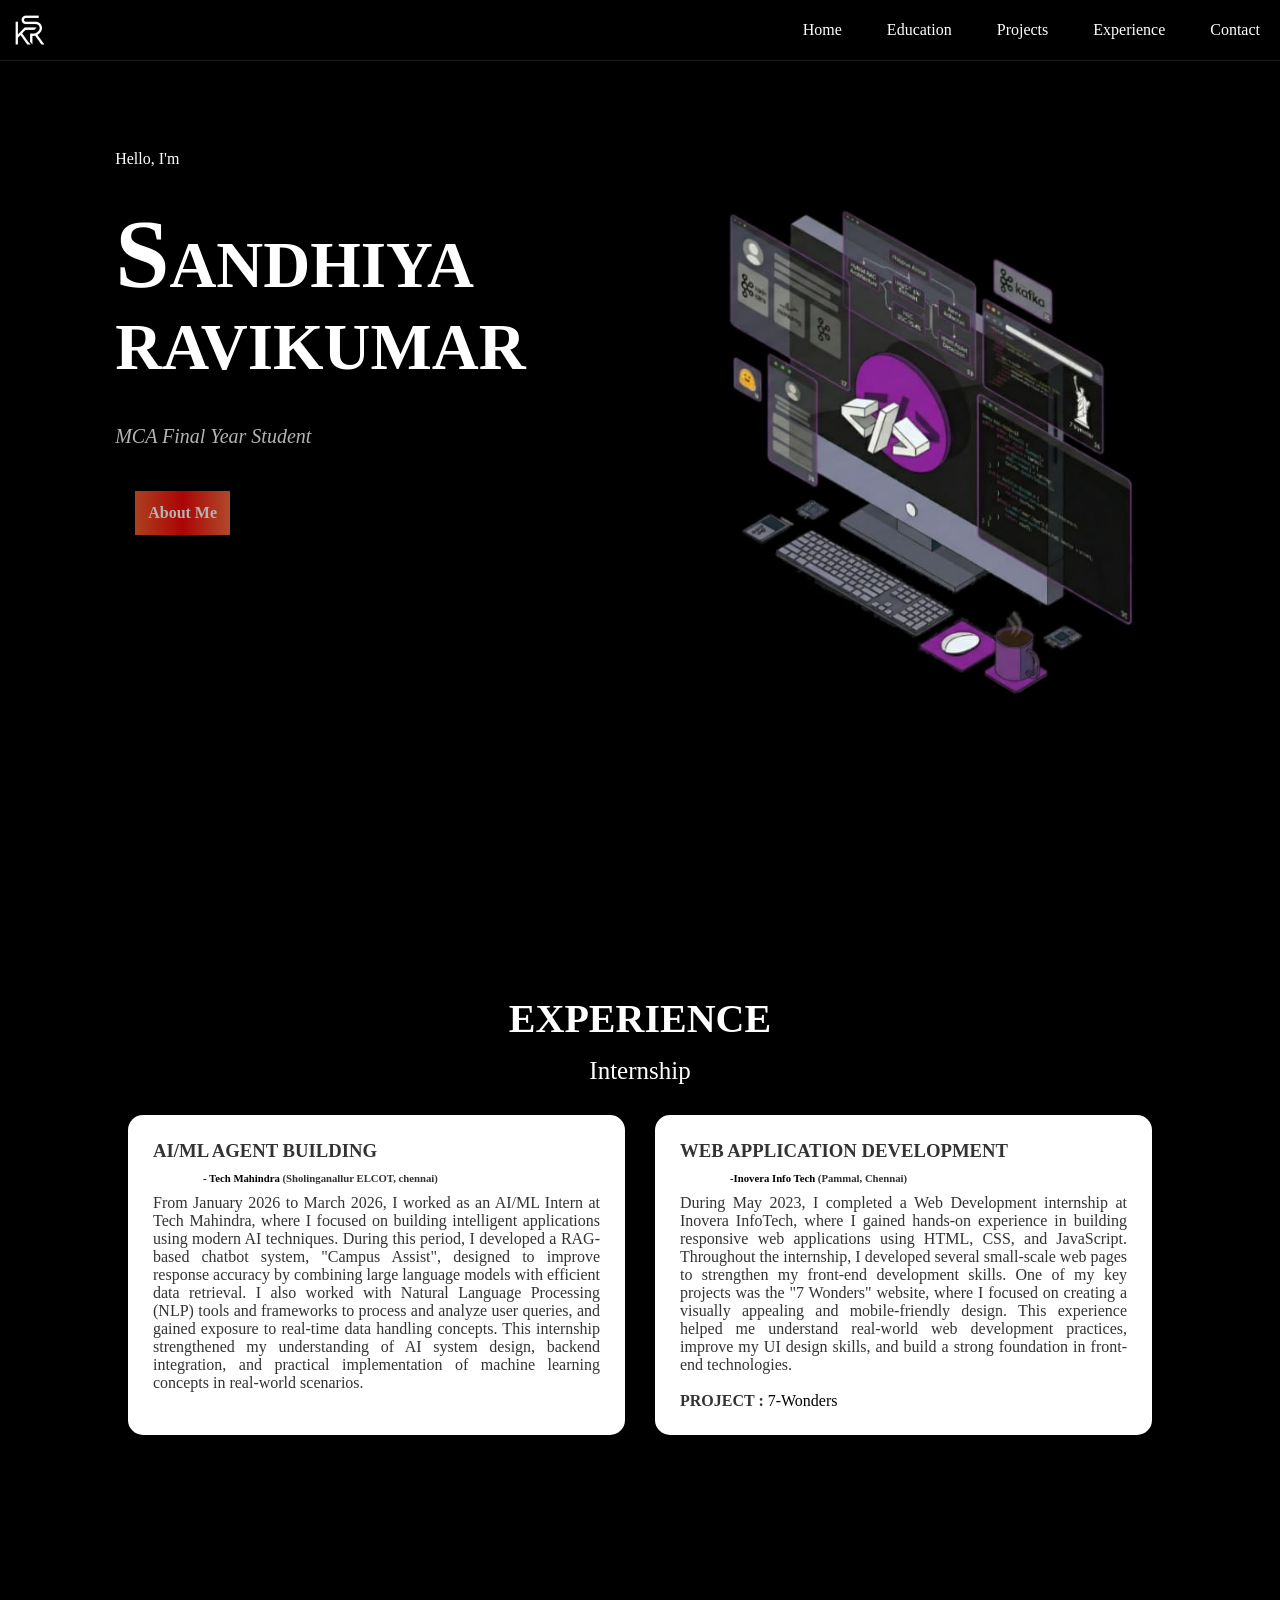
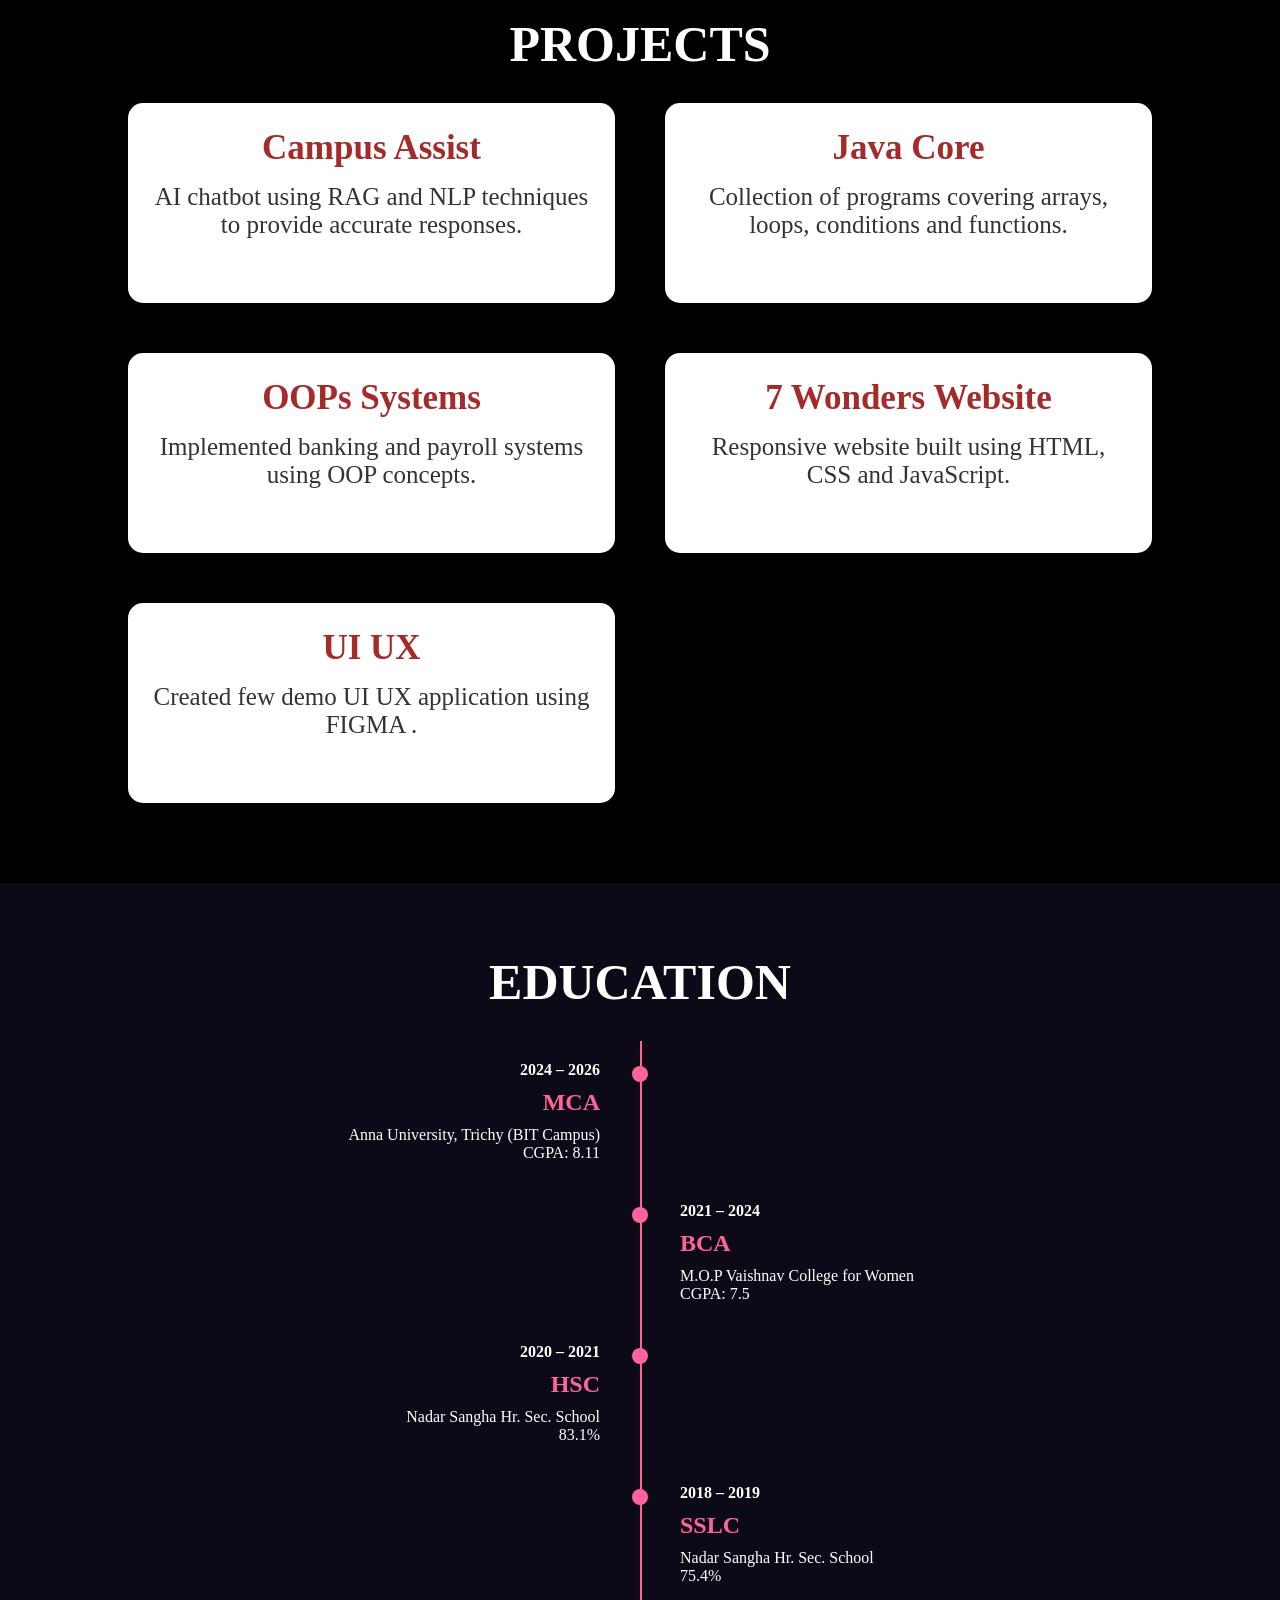
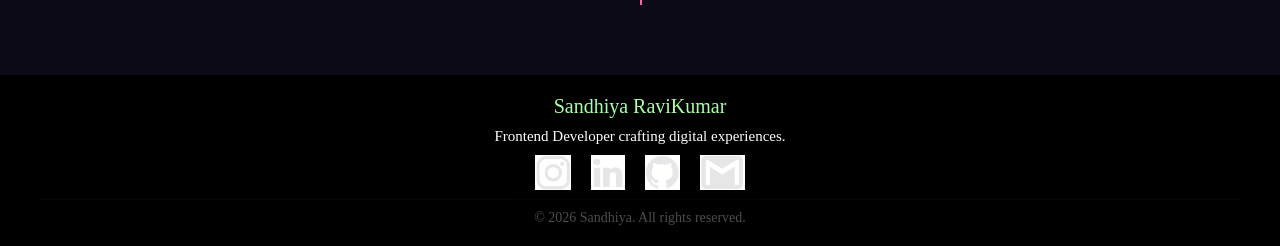
==== commit f58c0bc8: "Update index.html" ====
--- a/index.html
+++ b/index.html
@@ -143,6 +143,12 @@
                 <p>Responsive website built using HTML, CSS and JavaScript.</p>
             </a>
 
+             <!-- UI UX -->
+            <a class="project" id="FIG" href="Figma.html">
+                <h5>UI UX</h5>
+                <p>Created few demo UI UX application using FIGMA .</p>
+            </a>
+
         </div>
 
     </section>
--- a/style.css
+++ b/style.css
@@ -291,7 +291,13 @@
     background-repeat: no-repeat;
     transition: 1.5s;
 }
-
+#FIG:hover {
+    background: url(images/UI-Vs-UX.png);
+    background-size: cover;
+    background-position: center;
+    background-repeat: no-repeat;
+    transition: 2.5s;
+}
 #WON:hover {
     background: url(images/WonderBG.jpg);
     background-size: cover;
@@ -317,6 +323,10 @@
     color: black;
     left: 60px;
 }
+#FIG::after {
+    color: black;
+    left: 60px;
+}
 
 #CA:hover {
     background: url(images/botBG.jpg);
@@ -339,7 +349,7 @@
     font-size: 100px;
     font-weight: bold;
     top: 50%;
-    left: 60px;
+    left: 50px;
     color: white;
     transform: translateY(-50%);
     display: none;
@@ -349,6 +359,8 @@
 .project:nth-child(2)::after { content: "02"; }
 .project:nth-child(3)::after { content: "03"; }
 .project:nth-child(4)::after { content: "04"; }
+.project:nth-child(5)::after { content: "05"; }
+
 
 .project:nth-child(odd)::after {
     
